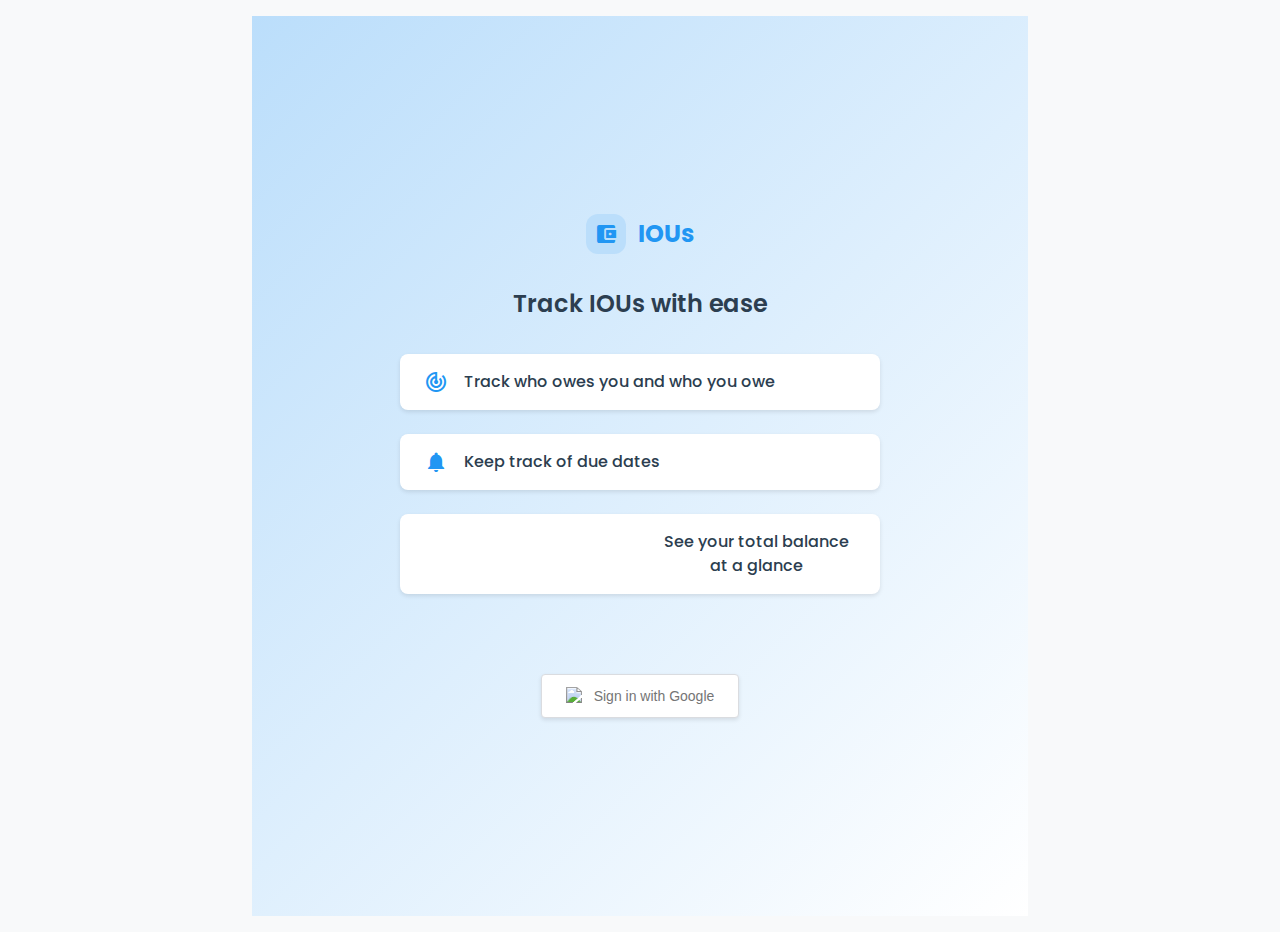
==== index.html @ 7ab5836e "initial commit" ====
<!DOCTYPE html>
<html lang="en">
<head>
    <meta charset="UTF-8">
    <meta name="viewport" content="width=device-width, initial-scale=1.0, viewport-fit=cover, maximum-scale=1.0, user-scalable=no">
    <meta name="theme-color" content="#2196f3">
    <meta name="apple-mobile-web-app-capable" content="yes">
    <meta name="apple-mobile-web-app-status-bar-style" content="black-translucent">
    <title>IOUs</title>
    <link rel="stylesheet" href="styles.css">
    <link href="https://fonts.googleapis.com/icon?family=Material+Icons" rel="stylesheet">
    <link href="https://fonts.googleapis.com/css2?family=Poppins:wght@400;500;600;700&display=swap" rel="stylesheet">
</head>
<body>
    <div class="container">
        <div id="login-section">
            <div class="login-content">
                <div class="app-logo">
                    <span class="material-icons logo-icon">account_balance_wallet</span>
                    <h1>IOUs</h1>
                </div>

                <div class="app-description">
                    <p class="tagline" data-t="tagline">Track IOUs with ease</p>
                    <div class="features">
                        <div class="feature-item">
                            <span class="material-icons">track_changes</span>
                            <span data-t="feature1">Track who owes you and who you owe</span>
                        </div>
                        <div class="feature-item">
                            <span class="material-icons">notifications</span>
                            <span data-t="feature2">Keep track of due dates</span>
                        </div>
                        <div class="feature-item">
                            <span class="material-icons">bar_chart</span>
                            <span data-t="feature3">See your total balance at a glance</span>
                        </div>
                    </div>
                </div>

                <button id="login-button" class="google-signin-button">
                    <img src="https://www.gstatic.com/firebasejs/ui/2.0.0/images/auth/google.svg" alt="Google Logo">
                    <span data-t="signIn">Sign in with Google</span>
                </button>
            </div>
        </div>
        
        <div id="user-section" style="display: none;">
            <header>
                <div class="app-logo">
                    <span class="material-icons logo-icon">account_balance_wallet</span>
                    <h1>IOUs</h1>
                </div>
                <div class="user-info">
                    <span id="user-name" class="user-name">User</span>
                    <button id="settings-button" class="icon-button" title="Settings">
                        <span class="material-icons">settings</span>
                    </button>
                    <button id="logout-button">
                        <span class="material-icons">logout</span>
                        <span data-t="signOut">Sign Out</span>
                    </button>
                </div>
            </header>

            <!-- Settings Modal -->
            <div id="settings-modal" class="modal">
                <div class="modal-content">
                    <div class="modal-header">
                        <h2 data-t="settings">Settings</h2>
                        <button class="close-button">
                            <span class="material-icons">close</span>
                        </button>
                    </div>
                    
                    <div class="settings-section">
                        <h3 data-t="language">Language</h3>
                        <div class="settings-language">
                            <button class="settings-lang-btn" data-lang="en">
                                <span class="flag">🇬🇧</span>
                                <span class="lang-name">English</span>
                                <span class="material-icons check-icon">check</span>
                            </button>
                            <button class="settings-lang-btn" data-lang="fr">
                                <span class="flag">🇫🇷</span>
                                <span class="lang-name">Français</span>
                                <span class="material-icons check-icon">check</span>
                            </button>
                        </div>
                    </div>

                    <div class="settings-section">
                        <h3 data-t="export">Export Data</h3>
                        <p class="settings-description" data-t="exportDescription">Download your debts data as a CSV file.</p>
                        <button id="export-csv" class="primary-button">
                            <span class="material-icons">download</span>
                            <span data-t="exportCSV">Export to CSV</span>
                        </button>
                    </div>
                </div>
            </div>

            <div class="filters">
                <div class="filter-group">
                    <label data-t="show">Show:</label>
                    <select id="type-filter">
                        <option value="all" data-t="allDebts">All Debts</option>
                        <option value="owed" data-t="theyOweMe">They Owe Me</option>
                        <option value="owe" data-t="iOweThem">I Owe Them</option>
                    </select>
                </div>
                <div class="search-group">
                    <input type="text" id="contact-search" data-t="searchContacts" data-t-attr="placeholder" placeholder="Search contacts...">
                    <span class="material-icons search-icon">search</span>
                </div>
            </div>

            <div class="summary-section">
                <div class="summary-card">
                    <h3 data-t="summary">Summary</h3>
                    <div class="summary-stats">
                        <div class="stat">
                            <span class="stat-label" data-t="totalOwed">Total Owed to You:</span>
                            <span id="total-owed" class="stat-value owed">€0.00</span>
                        </div>
                        <div class="stat">
                            <span class="stat-label" data-t="totalOwe">Total You Owe:</span>
                            <span id="total-owe" class="stat-value owe">€0.00</span>
                        </div>
                        <div class="stat">
                            <span class="stat-label" data-t="netBalance">Net Balance:</span>
                            <span id="net-balance" class="stat-value">€0.00</span>
                        </div>
                    </div>
                </div>
            </div>

            <div id="debts-list"></div>

            <button id="add-debt-button" class="fab" title="Add Debt">
                <span class="material-icons">add</span>
            </button>

            <div id="add-debt-modal" class="modal">
                <div class="modal-content">
                    <h2 data-t="addDebt">Add Debt</h2>
                    <form id="debt-form">
                        <div class="form-group">
                            <label data-t="type">Type:</label>
                            <select name="type" required>
                                <option value="owed" data-t="theyOweMe">They Owe Me</option>
                                <option value="owe" data-t="iOweThem">I Owe Them</option>
                            </select>
                        </div>
                        <div class="form-group">
                            <label data-t="amount">Amount:</label>
                            <input type="number" name="amount" step="0.01" required>
                        </div>
                        <div class="form-group">
                            <label data-t="contact">Contact:</label>
                            <div class="input-with-suggestions">
                                <input type="text" name="contact" id="contact-input" required autocomplete="off">
                                <div class="suggestions-container" id="contact-suggestions"></div>
                            </div>
                        </div>
                        <div class="form-group">
                            <label data-t="dueDate">Due date: <span data-t="optional">(Optional)</span></label>
                            <input type="date" name="dueDate">
                        </div>
                        <div class="form-group">
                            <label data-t="comments">Comments: <span data-t="optional">(Optional)</span></label>
                            <textarea name="comments"></textarea>
                        </div>
                        <div class="form-actions">
                            <button type="button" id="cancel-debt" data-t="cancel">Cancel</button>
                            <button type="submit" data-t="save">Save</button>
                        </div>
                    </form>
                </div>
            </div>
        </div>
    </div>

    <!-- Firebase SDK -->
    <script type="module">
        import { initializeApp } from 'https://www.gstatic.com/firebasejs/10.7.1/firebase-app.js';
        import { 
            getAuth,
            signInWithPopup,
            GoogleAuthProvider,
            onAuthStateChanged,
            signOut
        } from 'https://www.gstatic.com/firebasejs/10.7.1/firebase-auth.js';

        // Make Firebase functions available globally
        window.initializeApp = initializeApp;
        window.getAuth = getAuth;
        window.signInWithPopup = signInWithPopup;
        window.GoogleAuthProvider = GoogleAuthProvider;
        window.onAuthStateChanged = onAuthStateChanged;
        window.signOut = signOut;
    </script>

    <!-- App JS -->
    <script type="module" src="app.js"></script>
</body>
</html>
---- styles.css ----
:root {
    --primary-color: #2196f3;
    --primary-light: #bbdefb;
    --primary-dark: #1976d2;
    --success-color: #4caf50;
    --danger-color: #f44336;
    --text-primary: #2c3e50;
    --text-secondary: #6c757d;
    --background-color: #f8f9fa;
    --spacing: 16px;
    --border-radius: 8px;
    --card-background: white;
    --shadow: 0 2px 4px rgba(0, 0, 0, 0.1);
}

* {
    margin: 0;
    padding: 0;
    box-sizing: border-box;
}

body {
    font-family: 'Poppins', -apple-system, BlinkMacSystemFont, 'Segoe UI', Roboto, Oxygen, Ubuntu, Cantarell, 'Open Sans', 'Helvetica Neue', sans-serif;
    line-height: 1.5;
    color: var(--text-primary);
    background-color: var(--background-color);
}

.container {
    max-width: 800px;
    margin: 0 auto;
    padding: var(--spacing);
}

.app-logo {
    display: flex;
    align-items: center;
    gap: 12px;
}

.app-logo h1 {
    font-size: 24px;
    font-weight: 700;
    color: var(--primary-color);
    margin: 0;
}

.logo-icon {
    font-size: 32px;
    color: var(--primary-color);
    background: var(--primary-light);
    padding: 8px;
    border-radius: 12px;
}

header {
    display: flex;
    justify-content: space-between;
    align-items: center;
    margin-bottom: 24px;
    padding: 16px 0;
    border-bottom: 1px solid #e9ecef;
}

.user-info {
    display: flex;
    align-items: center;
    gap: 16px;
}

.user-name {
    font-size: 14px;
    font-weight: 500;
    color: var(--text-secondary);
    padding: 4px 12px;
    background-color: var(--background-color);
    border-radius: 16px;
}

#logout-button {
    display: flex;
    align-items: center;
    gap: 8px;
    padding: 8px 16px;
    border: none;
    border-radius: var(--border-radius);
    background-color: #f8f9fa;
    color: var(--text-secondary);
    font-family: inherit;
    font-size: 14px;
    cursor: pointer;
    transition: all 0.2s ease;
}

#logout-button:hover {
    background-color: #e9ecef;
}

#logout-button .material-icons {
    font-size: 18px;
}

#login-section {
    display: flex;
    flex-direction: column;
    min-height: 100vh;
    padding: 24px;
    background: linear-gradient(135deg, var(--primary-light) 0%, white 100%);
}

.login-lang {
    align-self: flex-end;
    margin-bottom: 24px;
}

.login-content {
    flex: 1;
    display: flex;
    flex-direction: column;
    align-items: center;
    justify-content: center;
    gap: 32px;
    max-width: 480px;
    margin: 0 auto;
}

.app-description {
    text-align: center;
    margin-bottom: 16px;
}

.tagline {
    font-size: 24px;
    font-weight: 600;
    color: var(--text-primary);
    margin-bottom: 32px;
}

.features {
    display: flex;
    flex-direction: column;
    gap: 24px;
    margin-bottom: 32px;
}

.feature-item {
    display: flex;
    align-items: center;
    gap: 16px;
    padding: 16px 24px;
    background-color: white;
    border-radius: var(--border-radius);
    box-shadow: var(--shadow);
}

.feature-item .material-icons {
    color: var(--primary-color);
    font-size: 24px;
}

.feature-item span:not(.material-icons) {
    color: var(--text-primary);
    font-size: 16px;
    font-weight: 500;
}

.google-signin-button {
    display: flex;
    align-items: center;
    gap: 12px;
    padding: 12px 24px;
    background-color: white;
    border: 1px solid #dee2e6;
    border-radius: var(--border-radius);
    color: var(--text-primary);
    font-family: inherit;
    font-size: 16px;
    font-weight: 500;
    cursor: pointer;
    transition: all 0.2s ease;
    box-shadow: var(--shadow);
}

.google-signin-button:hover {
    background-color: #f8f9fa;
    box-shadow: 0 4px 8px rgba(0, 0, 0, 0.1);
    transform: translateY(-1px);
}

.google-signin-button img {
    width: 20px;
    height: 20px;
}

.tabs {
    display: flex;
    gap: 10px;
    margin-bottom: var(--spacing);
}

.tab-button {
    flex: 1;
    padding: 10px;
    background-color: var(--card-background);
    border: none;
    border-radius: var(--border-radius);
    cursor: pointer;
    color: var(--text-primary);
}

.tab-button.active {
    background-color: var(--primary-color);
    color: white;
}

.fab {
    position: fixed;
    bottom: 24px;
    right: 24px;
    width: 56px;
    height: 56px;
    border-radius: 50%;
    background-color: var(--primary-color);
    color: white;
    box-shadow: 0 4px 8px rgba(0, 0, 0, 0.2);
    display: flex;
    align-items: center;
    justify-content: center;
    border: none;
    cursor: pointer;
    transition: all 0.2s ease;
    z-index: 1000;
}

.fab:hover {
    background-color: var(--primary-dark);
    box-shadow: 0 6px 12px rgba(0, 0, 0, 0.3);
    transform: translateY(-2px);
}

.fab:active {
    transform: translateY(0);
    box-shadow: 0 4px 8px rgba(0, 0, 0, 0.2);
}

.fab .material-icons {
    font-size: 24px;
}

@media (max-width: 600px) {
    .container {
        padding: 12px;
    }

    header {
        padding: 12px 0;
        margin-bottom: 16px;
    }

    .app-logo h1 {
        font-size: 20px;
    }

    .logo-icon {
        font-size: 24px;
        padding: 6px;
    }

    .user-info {
        gap: 8px;
    }

    .user-name {
        font-size: 12px;
        padding: 4px 8px;
    }

    .filters {
        flex-direction: column;
        gap: 12px;
        margin-bottom: 16px;
    }

    .filter-group {
        width: 100%;
    }

    .filter-group select {
        width: 100%;
        padding: 12px;
        font-size: 16px; /* Prevent zoom on iOS */
    }

    .search-group input {
        padding: 12px;
        padding-left: 40px;
        font-size: 16px; /* Prevent zoom on iOS */
    }

    .search-group .search-icon {
        font-size: 20px;
        left: 12px;
    }

    .summary-section {
        margin-bottom: 16px;
    }

    .summary-card {
        padding: 16px;
    }

    .summary-stats {
        flex-direction: column;
        gap: 12px;
    }

    .stat {
        width: 100%;
        padding: 12px;
        border-radius: var(--border-radius);
        background-color: #f8f9fa;
    }

    .contact-card {
        margin-bottom: 12px;
    }

    .contact-card-header {
        padding: 12px;
    }

    .contact-name {
        font-size: 16px;
    }

    .debt-count {
        font-size: 12px;
    }

    .contact-total {
        font-size: 14px;
    }

    .debt-item {
        padding: 12px;
    }

    .debt-summary {
        gap: 8px;
    }

    .debt-amount {
        font-size: 16px;
    }

    .debt-date {
        font-size: 12px;
    }

    .debt-details {
        padding: 12px;
        gap: 12px;
    }

    .debt-actions {
        flex-direction: column;
        gap: 8px;
    }

    .action-button {
        width: 100%;
        padding: 12px;
        justify-content: center;
    }

    /* Modal improvements for mobile */
    .modal-content {
        width: 100%;
        max-width: none;
        margin: 0;
        border-radius: 0;
        min-height: 100vh;
    }

    .modal.active {
        align-items: flex-start;
    }

    .form-group {
        margin-bottom: 16px;
    }

    .form-group input,
    .form-group select,
    .form-group textarea {
        padding: 12px;
        font-size: 16px; /* Prevent zoom on iOS */
    }

    .form-actions {
        position: fixed;
        bottom: 0;
        left: 0;
        right: 0;
        padding: 16px;
        background-color: white;
        box-shadow: 0 -2px 10px rgba(0, 0, 0, 0.1);
        display: flex;
        gap: 12px;
    }

    .form-actions button {
        flex: 1;
        padding: 12px;
        font-size: 16px;
    }

    /* Settings modal improvements */
    .settings-section {
        margin-bottom: 24px;
    }

    .language-selector {
        flex-direction: column;
    }

    .lang-btn {
        padding: 16px;
        font-size: 16px;
    }

    .primary-button {
        width: 100%;
        padding: 16px;
        justify-content: center;
        font-size: 16px;
    }

    #login-section {
        padding: 16px;
    }

    .login-lang {
        margin-bottom: 16px;
    }

    .tagline {
        font-size: 20px;
        margin-bottom: 24px;
    }

    .features {
        gap: 16px;
    }

    .feature-item {
        padding: 12px 16px;
    }

    .feature-item .material-icons {
        font-size: 20px;
    }

    .feature-item span:not(.material-icons) {
        font-size: 14px;
    }

    .google-signin-button {
        width: 100%;
        justify-content: center;
    }
}

/* Add safe area insets for modern mobile browsers */
@supports (padding: max(0px)) {
    .container {
        padding-left: max(12px, env(safe-area-inset-left));
        padding-right: max(12px, env(safe-area-inset-right));
    }

    .form-actions {
        padding-bottom: max(16px, env(safe-area-inset-bottom));
    }

    .fab {
        bottom: max(16px, env(safe-area-inset-bottom));
        right: max(16px, env(safe-area-inset-right));
    }
}

.modal {
    display: none;
    position: fixed;
    top: 0;
    left: 0;
    right: 0;
    bottom: 0;
    background-color: rgba(0, 0, 0, 0.5);
    z-index: 1100;
}

.modal.active {
    display: flex;
    align-items: center;
    justify-content: center;
}

.modal-content {
    background-color: var(--card-background);
    padding: var(--spacing);
    border-radius: var(--border-radius);
    width: 90%;
    max-width: 500px;
    max-height: 90vh;
    overflow-y: auto;
}

.form-group {
    margin-bottom: 15px;
}

.form-group label {
    display: block;
    margin-bottom: 5px;
    color: var(--text-primary);
}

.form-group input,
.form-group select,
.form-group textarea {
    width: 100%;
    padding: 8px;
    border: 1px solid #ddd;
    border-radius: var(--border-radius);
    font-size: 1rem;
}

.form-group textarea {
    height: 100px;
    resize: vertical;
}

.modal-actions {
    display: flex;
    justify-content: flex-end;
    gap: 10px;
    margin-top: var(--spacing);
}

.debt-item {
    background-color: var(--card-background);
    border-radius: var(--border-radius);
    padding: var(--spacing);
    margin-bottom: var(--spacing);
    box-shadow: 0 1px 3px rgba(0, 0, 0, 0.1);
}

.debt-item-header {
    display: flex;
    justify-content: space-between;
    align-items: center;
    margin-bottom: 10px;
}

.debt-amount {
    font-size: 18px;
    font-weight: bold;
}

.debt-amount.owed {
    color: var(--success-color);
}

.debt-amount.owe {
    color: var(--danger-color);
}

.contact {
    font-weight: 500;
    margin-bottom: 5px;
}

.debt-comments {
    color: var(--text-primary);
    font-size: 1rem;
    margin-top: 5px;
}

.due-date {
    font-size: 1rem;
    color: var(--text-primary);
}

.due-date.overdue {
    color: var(--danger-color);
}

.contact-actions {
    display: flex;
    gap: 10px;
    margin-top: var(--spacing);
}

.contact-action {
    display: flex;
    align-items: center;
    gap: 5px;
    padding: 5px 10px;
    font-size: 1rem;
    background-color: transparent;
    color: var(--primary-color);
    border: 1px solid var(--primary-color);
}

.contact-action:hover {
    background-color: var(--primary-color);
    color: white;
}

.total {
    text-align: right;
    font-size: 18px;
    font-weight: bold;
    margin-top: var(--spacing);
    padding: var(--spacing);
    background-color: var(--card-background);
    border-radius: var(--border-radius);
    box-shadow: 0 1px 3px rgba(0, 0, 0, 0.1);
}

.total.owed {
    color: var(--success-color);
}

.total.owe {
    color: var(--danger-color);
}

.error-message {
    color: var(--danger-color);
    padding: var(--spacing);
    margin: var(--spacing) 0;
    background-color: #ffebee;
    border-radius: var(--border-radius);
}

.no-debts {
    text-align: center;
    color: var(--text-primary);
    padding: var(--spacing);
    background-color: var(--card-background);
    border-radius: var(--border-radius);
    margin-top: var(--spacing);
}

.summary-section {
    margin: 20px 0;
}

.summary-card {
    background-color: white;
    border-radius: 8px;
    padding: 20px;
    box-shadow: 0 2px 4px rgba(0, 0, 0, 0.1);
}

.summary-card h3 {
    margin: 0 0 15px 0;
    color: #333;
    font-size: 18px;
}

.summary-stats {
    display: grid;
    grid-template-columns: repeat(auto-fit, minmax(200px, 1fr));
    gap: 20px;
}

.stat {
    display: flex;
    flex-direction: column;
    align-items: center;
    text-align: center;
}

.stat-label {
    color: #666;
    font-size: 14px;
    margin-bottom: 5px;
}

.stat-value {
    font-size: 24px;
    font-weight: bold;
    color: #2c3e50;
}

.stat-value.owed {
    color: #4caf50;
}

.stat-value.owe {
    color: #f44336;
}

.contact-card {
    background: white;
    border-radius: 12px;
    margin-bottom: 16px;
    box-shadow: 0 2px 4px rgba(0, 0, 0, 0.1);
    overflow: hidden;
    transition: all 0.3s ease;
}

.contact-card:hover {
    box-shadow: 0 4px 8px rgba(0, 0, 0, 0.15);
}

.contact-card-header {
    padding: 20px;
    display: flex;
    justify-content: space-between;
    align-items: center;
    cursor: pointer;
    background: white;
    transition: background-color 0.2s ease;
    position: relative;
    z-index: 1;
}

.contact-card-header:hover {
    background-color: #f8f9fa;
}

.contact-info {
    display: flex;
    flex-direction: column;
    gap: 4px;
}

.contact-name {
    margin: 0;
    font-size: 18px;
    color: #2c3e50;
}

.debt-count {
    font-size: 14px;
    color: #6c757d;
}

.contact-total {
    display: flex;
    align-items: center;
    gap: 8px;
}

.total-amount {
    font-size: 20px;
    font-weight: 600;
}

.total-amount.owed {
    color: #4caf50;
}

.total-amount.owe {
    color: #f44336;
}

.expand-icon {
    color: #6c757d;
    transition: transform 0.3s ease;
}

.contact-card.expanded .expand-icon {
    transform: rotate(180deg);
}

.contact-debts {
    max-height: 0;
    visibility: hidden;
    opacity: 0;
    transition: max-height 0.3s ease-in-out, visibility 0s linear 0.3s, opacity 0.3s ease-in-out;
    background-color: #f8f9fa;
    overflow: hidden;
}

.contact-card.expanded .contact-debts {
    max-height: none;
    visibility: visible;
    opacity: 1;
    transition: max-height 0.3s ease-in-out, visibility 0s linear 0s, opacity 0.3s ease-in-out;
}

.debt-item {
    padding: 16px 20px;
    border-top: 1px solid #e9ecef;
    cursor: pointer;
    transition: background-color 0.2s ease;
}

.debt-item:hover {
    background-color: #f1f3f5;
}

.debt-summary {
    display: flex;
    justify-content: space-between;
    align-items: center;
}

.debt-amount {
    font-weight: 500;
}

.debt-amount.owed {
    color: #4caf50;
}

.debt-amount.owe {
    color: #f44336;
}

.debt-date {
    color: #6c757d;
    font-size: 14px;
}

.debt-details {
    height: 0;
    overflow: hidden;
    opacity: 0;
    margin-top: 0;
    transition: height 0.3s ease-in-out, opacity 0.3s ease-in-out, margin-top 0.3s ease-in-out;
}

.debt-item.expanded .debt-details {
    height: auto;
    opacity: 1;
    margin-top: 12px;
    padding-top: 12px;
    border-top: 1px dashed #dee2e6;
}

.due-date {
    font-size: 14px;
    color: #6c757d;
    margin-bottom: 8px;
}

.due-date.overdue {
    color: #dc3545;
}

.debt-comments {
    font-size: 14px;
    color: #495057;
    margin-bottom: 12px;
    line-height: 1.5;
    white-space: pre-wrap;
}

.debt-actions {
    display: flex;
    gap: 8px;
    margin-top: 12px;
}

.action-button {
    display: flex;
    align-items: center;
    gap: 4px;
    padding: 8px 12px;
    border: none;
    border-radius: 6px;
    background-color: #e9ecef;
    color: #495057;
    font-size: 14px;
    cursor: pointer;
    transition: all 0.2s ease;
}

.action-button:hover {
    background-color: #dee2e6;
}

.action-button .material-icons {
    font-size: 18px;
}

.action-button:first-child {
    background-color: #e8f5e9;
    color: #2e7d32;
}

.action-button:first-child:hover {
    background-color: #c8e6c9;
}

.action-button:last-child {
    background-color: #ffebee;
    color: #c62828;
}

.action-button:last-child:hover {
    background-color: #ffcdd2;
}

.google-signin-button {
    display: flex;
    align-items: center;
    justify-content: center;
    gap: 10px;
    background-color: white;
    color: #757575;
    border: 1px solid #dadce0;
    border-radius: 4px;
    padding: 12px 24px;
    font-family: 'Google Sans', Roboto, Arial, sans-serif;
    font-size: 14px;
    font-weight: 500;
    cursor: pointer;
    transition: background-color 0.2s, box-shadow 0.2s;
}

.google-signin-button:hover {
    background-color: #f8f9fa;
    box-shadow: 0 1px 2px rgba(0, 0, 0, 0.1);
}

.google-signin-button:active {
    background-color: #f1f3f4;
}

.google-signin-button img {
    width: 18px;
    height: 18px;
}

.filters {
    display: flex;
    gap: 16px;
    margin-bottom: 20px;
    align-items: center;
    flex-wrap: wrap;
}

.filter-group {
    display: flex;
    align-items: center;
    gap: 8px;
}

.filter-group label {
    color: #6c757d;
    font-size: 14px;
}

.filter-group select {
    padding: 8px 12px;
    border: 1px solid #dee2e6;
    border-radius: 6px;
    background-color: white;
    color: #495057;
    font-size: 14px;
    cursor: pointer;
    transition: all 0.2s ease;
}

.filter-group select:hover {
    border-color: #adb5bd;
}

.filter-group select:focus {
    outline: none;
    border-color: #80bdff;
    box-shadow: 0 0 0 0.2rem rgba(0,123,255,.25);
}

.search-group {
    position: relative;
    flex: 1;
    min-width: 200px;
}

.search-group input {
    width: 100%;
    padding: 8px 12px;
    padding-left: 36px;
    border: 1px solid #dee2e6;
    border-radius: 6px;
    background-color: white;
    color: #495057;
    font-size: 14px;
    transition: all 0.2s ease;
}

.search-group input:hover {
    border-color: #adb5bd;
}

.search-group input:focus {
    outline: none;
    border-color: #80bdff;
    box-shadow: 0 0 0 0.2rem rgba(0,123,255,.25);
}

.search-group .search-icon {
    position: absolute;
    left: 8px;
    top: 50%;
    transform: translateY(-50%);
    color: #adb5bd;
    font-size: 20px;
}

#net-balance.positive {
    color: #4caf50;
}

#net-balance.negative {
    color: #f44336;
}

.language-selector {
    display: flex;
    gap: 8px;
}

.lang-btn {
    padding: 4px 8px;
    border: 1px solid #dee2e6;
    border-radius: var(--border-radius);
    background-color: white;
    color: var(--text-secondary);
    font-size: 14px;
    cursor: pointer;
    transition: all 0.2s ease;
}

.lang-btn:hover {
    background-color: #f8f9fa;
    border-color: #adb5bd;
}

.lang-btn.active {
    background-color: var(--primary-light);
    border-color: var(--primary-color);
    color: var(--primary-color);
}

#login-section .language-selector {
    margin-top: -16px;
}

.icon-button {
    padding: 8px;
    border: none;
    border-radius: var(--border-radius);
    background: none;
    color: var(--text-secondary);
    cursor: pointer;
    transition: all 0.2s ease;
}

.icon-button:hover {
    background-color: #f8f9fa;
    color: var(--text-primary);
}

.icon-button .material-icons {
    font-size: 20px;
}

.modal-header {
    display: flex;
    justify-content: space-between;
    align-items: center;
    margin-bottom: 24px;
    padding-bottom: 16px;
    border-bottom: 1px solid #e9ecef;
}

.modal-header h2 {
    margin: 0;
    font-size: 24px;
    color: var(--text-primary);
}

.close-button {
    padding: 8px;
    border: none;
    border-radius: var(--border-radius);
    background: none;
    color: var(--text-secondary);
    cursor: pointer;
    transition: all 0.2s ease;
}

.close-button:hover {
    background-color: #f8f9fa;
    color: var(--text-primary);
}

.settings-section {
    margin-bottom: 32px;
}

.settings-section:last-child {
    margin-bottom: 0;
}

.settings-section h3 {
    font-size: 18px;
    color: var(--text-primary);
    margin-bottom: 16px;
}

.settings-description {
    color: var(--text-secondary);
    font-size: 14px;
    margin-bottom: 16px;
}

.primary-button {
    display: flex;
    align-items: center;
    gap: 8px;
    padding: 8px 16px;
    border: none;
    border-radius: var(--border-radius);
    background-color: var(--primary-color);
    color: white;
    font-family: inherit;
    font-size: 14px;
    cursor: pointer;
    transition: all 0.2s ease;
}

.primary-button:hover {
    background-color: var(--primary-dark);
}

.primary-button .material-icons {
    font-size: 18px;
}

.language-selector {
    display: flex;
    gap: 12px;
}

.lang-btn {
    flex: 1;
    padding: 12px;
    border: 1px solid #dee2e6;
    border-radius: var(--border-radius);
    background-color: white;
    color: var(--text-secondary);
    font-size: 14px;
    cursor: pointer;
    transition: all 0.2s ease;
}

.lang-btn:hover {
    background-color: #f8f9fa;
    border-color: var(--primary-color);
}

.lang-btn.active {
    background-color: var(--primary-light);
    border-color: var(--primary-color);
    color: var(--primary-color);
}

.language-dropdown {
    position: relative;
}

.lang-toggle {
    display: flex;
    align-items: center;
    gap: 4px;
    padding: 6px;
    border: 1px solid rgba(0, 0, 0, 0.1);
    border-radius: var(--border-radius);
    background: white;
    cursor: pointer;
    transition: all 0.2s ease;
}

.lang-toggle:hover {
    background: #f8f9fa;
}

.lang-toggle .material-icons {
    font-size: 16px;
    color: var(--text-secondary);
    transition: transform 0.2s ease;
}

.language-dropdown.active .lang-toggle .material-icons {
    transform: rotate(180deg);
}

.current-flag {
    font-size: 16px;
}

.lang-options {
    display: none;
    position: absolute;
    top: 100%;
    right: 0;
    margin-top: 4px;
    background: white;
    border: 1px solid rgba(0, 0, 0, 0.1);
    border-radius: var(--border-radius);
    box-shadow: 0 2px 4px rgba(0, 0, 0, 0.1);
    z-index: 1000;
}

.language-dropdown.active .lang-options {
    display: flex;
    flex-direction: column;
}

.lang-option {
    padding: 8px;
    border: none;
    background: none;
    cursor: pointer;
    font-size: 16px;
    transition: all 0.2s ease;
}

.lang-option:hover {
    background: #f8f9fa;
}

#login-section .language-dropdown {
    position: absolute;
    top: 16px;
    right: 16px;
}

@media (max-width: 600px) {
    #login-section .language-dropdown {
        top: 12px;
        right: 12px;
    }

    .lang-toggle,
    .lang-option {
        padding: 8px;
    }
}

.input-with-suggestions {
    position: relative;
}

.suggestions-container {
    display: none;
    position: absolute;
    top: 100%;
    left: 0;
    right: 0;
    max-height: 200px;
    overflow-y: auto;
    background: white;
    border: 1px solid #dee2e6;
    border-radius: 0 0 var(--border-radius) var(--border-radius);
    box-shadow: 0 4px 6px rgba(0, 0, 0, 0.1);
    z-index: 1000;
}

.suggestions-container.active {
    display: block;
}

.suggestion-item {
    padding: 12px 16px;
    cursor: pointer;
    transition: all 0.2s ease;
    display: flex;
    align-items: center;
    gap: 8px;
}

.suggestion-item:hover,
.suggestion-item.selected {
    background-color: var(--primary-light);
}

.suggestion-item .material-icons {
    color: var(--text-secondary);
    font-size: 18px;
}

.suggestion-info {
    display: flex;
    flex-direction: column;
    gap: 2px;
}

.suggestion-name {
    color: var(--text-primary);
    font-weight: 500;
}

.suggestion-count {
    color: var(--text-secondary);
    font-size: 12px;
}

@media (max-width: 600px) {
    .suggestions-container {
        max-height: 160px;
    }

    .suggestion-item {
        padding: 16px;
    }
}

@media (max-width: 600px) {
    .container {
        padding: 8px;
    }
    
    .contact-actions {
        flex-wrap: wrap;
    }
    
    .modal-content {
        width: 95%;
        margin: 16px;
    }
}

.settings-language {
    display: flex;
    flex-direction: column;
    gap: 8px;
}

.settings-lang-btn {
    display: flex;
    align-items: center;
    width: 100%;
    padding: 12px 16px;
    border: 1px solid #dee2e6;
    border-radius: var(--border-radius);
    background-color: white;
    cursor: pointer;
    transition: all 0.2s ease;
}

.settings-lang-btn:hover {
    background-color: var(--primary-light);
    border-color: var(--primary-color);
}

.settings-lang-btn.active {
    background-color: var(--primary-light);
    border-color: var(--primary-color);
    color: var(--primary-color);
}

.settings-lang-btn .flag {
    font-size: 20px;
    margin-right: 12px;
}

.settings-lang-btn .lang-name {
    flex: 1;
    text-align: left;
    font-size: 16px;
    font-weight: 500;
}

.settings-lang-btn .check-icon {
    display: none;
    color: var(--primary-color);
}

.settings-lang-btn.active .check-icon {
    display: block;
}

@media (max-width: 600px) {
    .settings-lang-btn {
        padding: 16px;
    }

    .settings-lang-btn .flag {
        font-size: 18px;
        margin-right: 10px;
    }

    .settings-lang-btn .lang-name {
        font-size: 14px;
    }
}
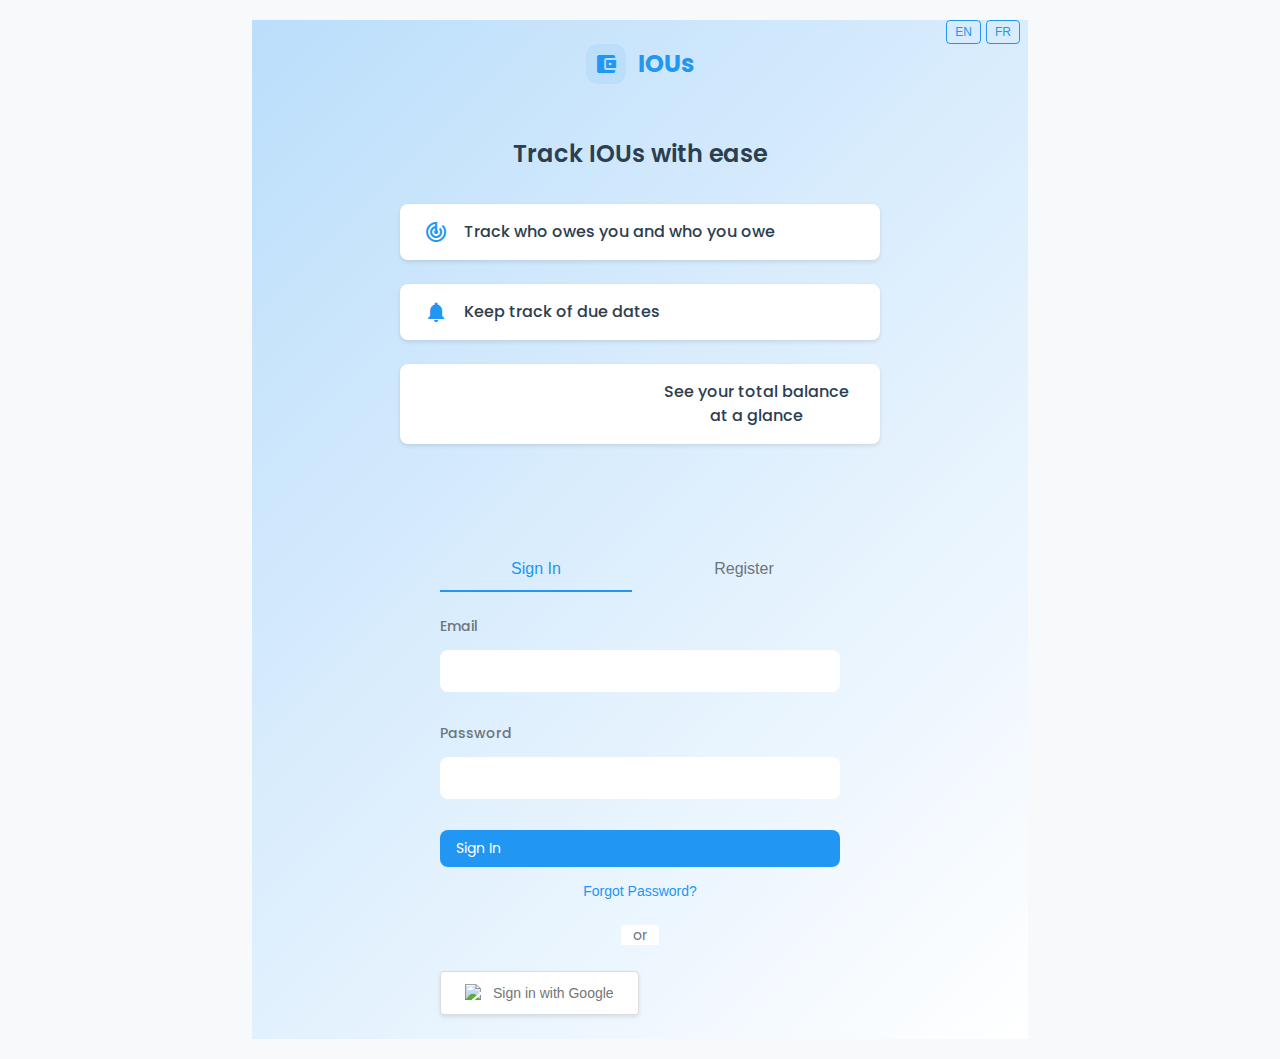
==== commit df34b5c6: "PWA + auth password + readme" ====
--- a/index.html
+++ b/index.html
@@ -6,13 +6,24 @@
     <meta name="theme-color" content="#2196f3">
     <meta name="apple-mobile-web-app-capable" content="yes">
     <meta name="apple-mobile-web-app-status-bar-style" content="black-translucent">
+    <meta name="description" content="Track who owes you and who you owe">
     <title>IOUs</title>
+    
+    <!-- PWA -->
+    <link rel="manifest" href="manifest.json">
+    <link rel="apple-touch-icon" href="icons/icon-192x192.png">
+    
+    <!-- Styles -->
     <link rel="stylesheet" href="styles.css">
     <link href="https://fonts.googleapis.com/icon?family=Material+Icons" rel="stylesheet">
     <link href="https://fonts.googleapis.com/css2?family=Poppins:wght@400;500;600;700&display=swap" rel="stylesheet">
 </head>
 <body>
     <div class="container">
+        <div class="language-selector top-right">
+            <button class="language-button" data-lang="en">EN</button>
+            <button class="language-button" data-lang="fr">FR</button>
+        </div>
         <div id="login-section">
             <div class="login-content">
                 <div class="app-logo">
@@ -38,10 +49,50 @@
                     </div>
                 </div>
 
-                <button id="login-button" class="google-signin-button">
-                    <img src="https://www.gstatic.com/firebasejs/ui/2.0.0/images/auth/google.svg" alt="Google Logo">
-                    <span data-t="signIn">Sign in with Google</span>
-                </button>
+                <div class="auth-container">
+                    <div class="auth-tabs">
+                        <button class="auth-tab active" data-tab="login" data-t="signIn">Sign In</button>
+                        <button class="auth-tab" data-tab="register" data-t="register">Register</button>
+                    </div>
+
+                    <form id="login-form" class="auth-form">
+                        <div class="form-group">
+                            <label for="login-email" data-t="email">Email</label>
+                            <input type="email" id="login-email" name="email" required>
+                        </div>
+                        <div class="form-group">
+                            <label for="login-password" data-t="password">Password</label>
+                            <input type="password" id="login-password" name="password" required>
+                        </div>
+                        <button type="submit" class="primary-button" data-t="signIn">Sign In</button>
+                        <button type="button" id="forgot-password" class="text-button" data-t="forgotPassword">Forgot Password?</button>
+                    </form>
+
+                    <form id="register-form" class="auth-form" style="display: none;">
+                        <div class="form-group">
+                            <label for="register-name" data-t="name">Name</label>
+                            <input type="text" id="register-name" name="name" required>
+                        </div>
+                        <div class="form-group">
+                            <label for="register-email" data-t="email">Email</label>
+                            <input type="email" id="register-email" name="email" required>
+                        </div>
+                        <div class="form-group">
+                            <label for="register-password" data-t="password">Password</label>
+                            <input type="password" id="register-password" name="password" required minlength="6">
+                        </div>
+                        <button type="submit" class="primary-button" data-t="register">Register</button>
+                    </form>
+
+                    <div class="auth-divider">
+                        <span data-t="or">or</span>
+                    </div>
+
+                    <button id="login-button" class="google-signin-button">
+                        <img src="https://www.gstatic.com/firebasejs/ui/2.0.0/images/auth/google.svg" alt="Google Logo">
+                        <span data-t="signInWithGoogle">Sign in with Google</span>
+                    </button>
+                </div>
             </div>
         </div>
         
@@ -181,6 +232,12 @@
         </div>
     </div>
 
+    <!-- Offline Banner -->
+    <div id="offline-banner" class="offline-banner" style="display: none;">
+        <span class="material-icons">cloud_off</span>
+        <span data-t="offlineMode">Offline Mode</span>
+    </div>
+
     <!-- Firebase SDK -->
     <script type="module">
         import { initializeApp } from 'https://www.gstatic.com/firebasejs/10.7.1/firebase-app.js';
@@ -203,5 +260,22 @@
 
     <!-- App JS -->
     <script type="module" src="app.js"></script>
+    <script type="module">
+        // Register Service Worker
+        if ('serviceWorker' in navigator) {
+            window.addEventListener('load', () => {
+                const swPath = location.hostname === 'areguig.github.io' ? '/debtsio/sw.js' : '/sw.js';
+                const swScope = location.hostname === 'areguig.github.io' ? '/debtsio/' : '/';
+                
+                navigator.serviceWorker.register(swPath, { scope: swScope })
+                    .then(registration => {
+                        console.log('ServiceWorker registration successful with scope:', registration.scope);
+                    })
+                    .catch(err => {
+                        console.error('ServiceWorker registration failed:', err);
+                    });
+            });
+        }
+    </script>
 </body>
 </html>--- a/styles.css
+++ b/styles.css
@@ -27,15 +27,77 @@
 }
 
 .container {
+    position: relative;
     max-width: 800px;
     margin: 0 auto;
-    padding: var(--spacing);
+    padding: 20px;
+    height: 100%;
+}
+
+.language-selector.top-right {
+    position: absolute;
+    top: 20px;
+    right: 20px;
+    z-index: 1000;
+    display: flex;
+    gap: 5px;
+}
+
+.language-button {
+    background: none;
+    border: 1px solid var(--primary-color);
+    color: var(--primary-color);
+    padding: 4px 8px;
+    border-radius: 4px;
+    cursor: pointer;
+    font-size: 12px;
+    transition: all 0.2s ease;
+}
+
+.language-button:hover {
+    background: var(--primary-color);
+    color: white;
+}
+
+.language-button.active {
+    background: var(--primary-color);
+    color: white;
 }
 
 .app-logo {
     display: flex;
     align-items: center;
     gap: 12px;
+    margin-bottom: 20px;
+    position: relative;
+}
+
+.language-selector {
+    position: absolute;
+    right: 0;
+    display: flex;
+    gap: 5px;
+}
+
+.language-button {
+    background: none;
+    border: 1px solid var(--primary-color);
+    color: var(--primary-color);
+    padding: 4px 8px;
+    border-radius: 4px;
+    cursor: pointer;
+    font-size: 12px;
+    transition: all 0.2s ease;
+}
+
+.language-button:hover {
+    background: var(--primary-color);
+    color: white;
+}
+
+.language-button.active {
+    background: var(--primary-color);
+    color: white;
 }
 
 .app-logo h1 {
@@ -247,6 +309,36 @@
     font-size: 24px;
 }
 
+.offline-banner {
+    position: fixed;
+    bottom: env(safe-area-inset-bottom, 0);
+    left: 0;
+    right: 0;
+    background-color: var(--primary-color);
+    color: white;
+    padding: 8px 16px;
+    display: flex;
+    align-items: center;
+    justify-content: center;
+    gap: 8px;
+    font-weight: 500;
+    z-index: 1000;
+    animation: slideUp 0.3s ease-out;
+}
+
+.offline-banner .material-icons {
+    font-size: 20px;
+}
+
+@keyframes slideUp {
+    from {
+        transform: translateY(100%);
+    }
+    to {
+        transform: translateY(0);
+    }
+}
+
 @media (max-width: 600px) {
     .container {
         padding: 12px;
@@ -864,26 +956,24 @@
 
 .debt-actions {
     display: flex;
-    gap: 8px;
-    margin-top: 12px;
+    gap: 10px;
+    margin-top: var(--spacing);
 }
 
 .action-button {
     display: flex;
     align-items: center;
-    gap: 4px;
-    padding: 8px 12px;
-    border: none;
-    border-radius: 6px;
-    background-color: #e9ecef;
-    color: #495057;
-    font-size: 14px;
-    cursor: pointer;
-    transition: all 0.2s ease;
+    gap: 5px;
+    padding: 5px 10px;
+    font-size: 1rem;
+    background-color: transparent;
+    color: var(--primary-color);
+    border: 1px solid var(--primary-color);
 }
 
 .action-button:hover {
-    background-color: #dee2e6;
+    background-color: var(--primary-color);
+    color: white;
 }
 
 .action-button .material-icons {
@@ -1405,3 +1495,110 @@
         font-size: 14px;
     }
 }
+
+.auth-container {
+    width: 100%;
+    max-width: 400px;
+    margin-top: 24px;
+}
+
+.auth-tabs {
+    display: flex;
+    gap: 16px;
+    margin-bottom: 24px;
+}
+
+.auth-tab {
+    flex: 1;
+    padding: 12px;
+    border: none;
+    background: none;
+    color: var(--text-secondary);
+    font-size: 16px;
+    font-weight: 500;
+    cursor: pointer;
+    border-bottom: 2px solid transparent;
+    transition: all 0.2s ease;
+}
+
+.auth-tab.active {
+    color: var(--primary-color);
+    border-bottom-color: var(--primary-color);
+}
+
+.auth-form {
+    display: flex;
+    flex-direction: column;
+    gap: 16px;
+}
+
+.form-group {
+    display: flex;
+    flex-direction: column;
+    gap: 8px;
+}
+
+.form-group label {
+    font-size: 14px;
+    font-weight: 500;
+    color: var(--text-secondary);
+}
+
+.form-group input {
+    padding: 12px;
+    border: 1px solid var(--border-color);
+    border-radius: var(--border-radius);
+    font-size: 16px;
+    transition: border-color 0.2s ease;
+}
+
+.form-group input:focus {
+    border-color: var(--primary-color);
+    outline: none;
+}
+
+.text-button {
+    background: none;
+    border: none;
+    color: var(--primary-color);
+    font-size: 14px;
+    font-weight: 500;
+    cursor: pointer;
+    padding: 0;
+    text-align: center;
+}
+
+.text-button:hover {
+    text-decoration: underline;
+}
+
+.auth-divider {
+    position: relative;
+    text-align: center;
+    margin: 24px 0;
+}
+
+.auth-divider::before,
+.auth-divider::after {
+    content: '';
+    position: absolute;
+    top: 50%;
+    width: calc(50% - 20px);
+    height: 1px;
+    background-color: var(--border-color);
+}
+
+.auth-divider::before {
+    left: 0;
+}
+
+.auth-divider::after {
+    right: 0;
+}
+
+.auth-divider span {
+    background-color: white;
+    padding: 0 12px;
+    color: var(--text-secondary);
+    font-size: 14px;
+}
